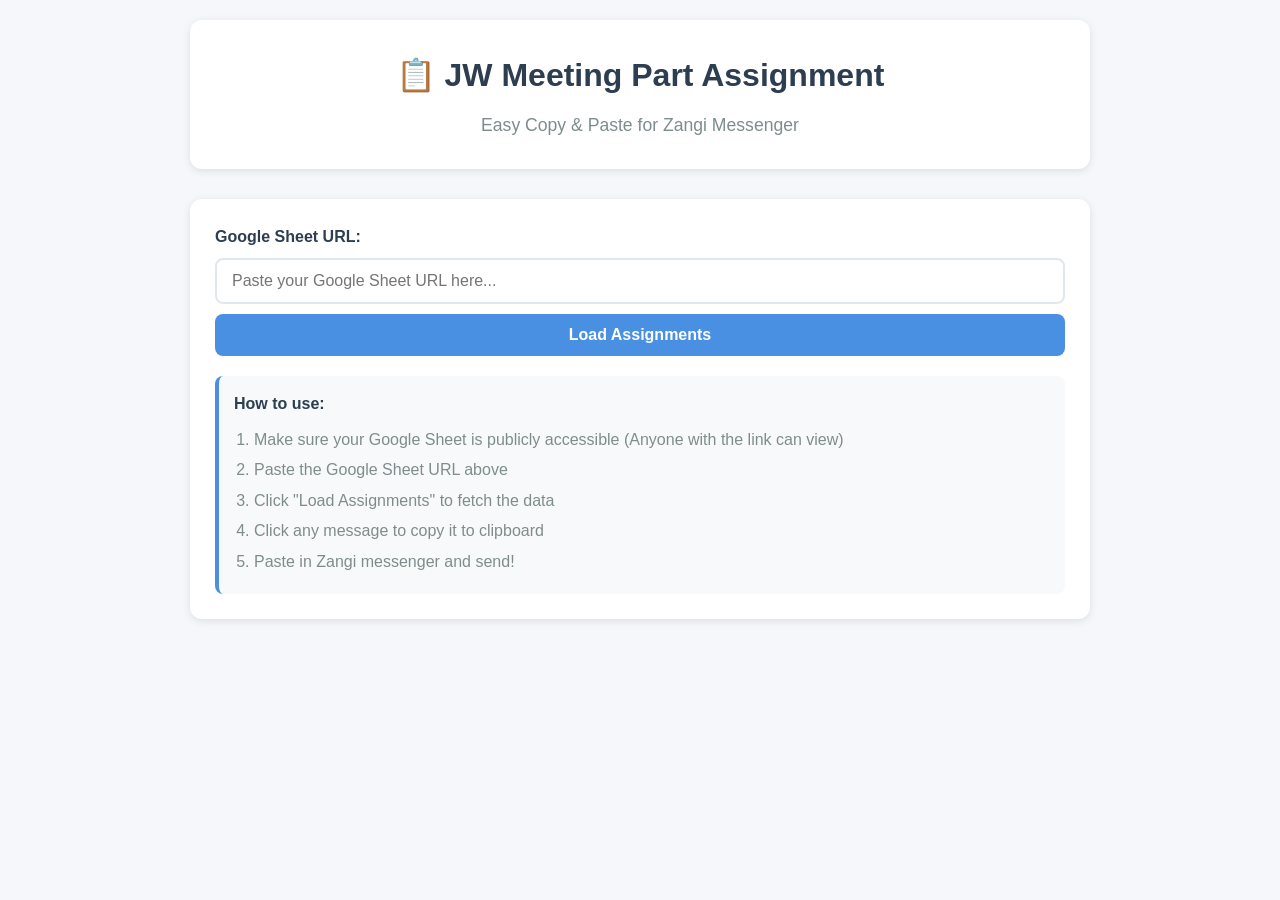
==== index.html @ c0c01df8 "Add JW Meeting Part Assignment web application for Zangi messenger - Create responsive web interface" ====
<!DOCTYPE html>
<html lang="en">
<head>
    <meta charset="UTF-8">
    <meta name="viewport" content="width=device-width, initial-scale=1.0">
    <title>JW Meeting Part Assignment - Zangi Messenger Helper</title>
    <link rel="stylesheet" href="styles.css">
</head>
<body>
    <div class="container">
        <header>
            <h1>📋 JW Meeting Part Assignment</h1>
            <p>Easy Copy & Paste for Zangi Messenger</p>
        </header>

        <div class="input-section">
            <div class="input-group">
                <label for="sheetUrl">Google Sheet URL:</label>
                <input
                    type="text"
                    id="sheetUrl"
                    placeholder="Paste your Google Sheet URL here..."
                    aria-label="Google Sheet URL"
                >
                <button id="loadBtn" class="btn-primary">Load Assignments</button>
            </div>
            <div class="help-text">
                <p><strong>How to use:</strong></p>
                <ol>
                    <li>Make sure your Google Sheet is publicly accessible (Anyone with the link can view)</li>
                    <li>Paste the Google Sheet URL above</li>
                    <li>Click "Load Assignments" to fetch the data</li>
                    <li>Click any message to copy it to clipboard</li>
                    <li>Paste in Zangi messenger and send!</li>
                </ol>
            </div>
        </div>

        <div id="loadingIndicator" class="loading hidden">
            <div class="spinner"></div>
            <p>Loading assignments...</p>
        </div>

        <div id="errorMessage" class="error hidden"></div>

        <div id="messagesContainer" class="messages-container hidden">
            <h2>📨 Generated Messages</h2>
            <div id="messagesList"></div>
        </div>
    </div>

    <script src="script.js"></script>
</body>
</html>
---- styles.css ----
* {
    margin: 0;
    padding: 0;
    box-sizing: border-box;
}

:root {
    --primary-color: #4a90e2;
    --primary-hover: #357abd;
    --success-color: #52c41a;
    --error-color: #f5222d;
    --background: #f5f7fa;
    --card-background: #ffffff;
    --text-primary: #2c3e50;
    --text-secondary: #7f8c8d;
    --border-color: #e1e8ed;
    --shadow: 0 2px 8px rgba(0, 0, 0, 0.1);
    --shadow-hover: 0 4px 12px rgba(0, 0, 0, 0.15);
}

body {
    font-family: -apple-system, BlinkMacSystemFont, 'Segoe UI', Roboto, 'Helvetica Neue', Arial, sans-serif;
    background: var(--background);
    color: var(--text-primary);
    line-height: 1.6;
    padding: 20px;
}

.container {
    max-width: 900px;
    margin: 0 auto;
}

header {
    text-align: center;
    margin-bottom: 30px;
    padding: 30px 20px;
    background: var(--card-background);
    border-radius: 12px;
    box-shadow: var(--shadow);
}

header h1 {
    font-size: 2rem;
    margin-bottom: 10px;
    color: var(--text-primary);
}

header p {
    color: var(--text-secondary);
    font-size: 1.1rem;
}

.input-section {
    background: var(--card-background);
    padding: 25px;
    border-radius: 12px;
    box-shadow: var(--shadow);
    margin-bottom: 20px;
}

.input-group {
    margin-bottom: 20px;
}

.input-group label {
    display: block;
    margin-bottom: 8px;
    font-weight: 600;
    color: var(--text-primary);
}

.input-group input {
    width: 100%;
    padding: 12px 15px;
    font-size: 1rem;
    border: 2px solid var(--border-color);
    border-radius: 8px;
    transition: border-color 0.3s;
    margin-bottom: 10px;
}

.input-group input:focus {
    outline: none;
    border-color: var(--primary-color);
}

.btn-primary {
    background: var(--primary-color);
    color: white;
    border: none;
    padding: 12px 30px;
    font-size: 1rem;
    font-weight: 600;
    border-radius: 8px;
    cursor: pointer;
    transition: all 0.3s;
    width: 100%;
}

.btn-primary:hover {
    background: var(--primary-hover);
    transform: translateY(-2px);
    box-shadow: var(--shadow-hover);
}

.btn-primary:active {
    transform: translateY(0);
}

.help-text {
    background: #f8f9fa;
    padding: 15px;
    border-radius: 8px;
    border-left: 4px solid var(--primary-color);
}

.help-text p {
    margin-bottom: 10px;
    font-weight: 600;
}

.help-text ol {
    margin-left: 20px;
    color: var(--text-secondary);
}

.help-text li {
    margin-bottom: 5px;
}

.loading {
    text-align: center;
    padding: 40px;
    background: var(--card-background);
    border-radius: 12px;
    box-shadow: var(--shadow);
}

.spinner {
    border: 4px solid var(--border-color);
    border-top: 4px solid var(--primary-color);
    border-radius: 50%;
    width: 50px;
    height: 50px;
    animation: spin 1s linear infinite;
    margin: 0 auto 15px;
}

@keyframes spin {
    0% { transform: rotate(0deg); }
    100% { transform: rotate(360deg); }
}

.error {
    background: #fff1f0;
    color: var(--error-color);
    padding: 15px 20px;
    border-radius: 8px;
    border-left: 4px solid var(--error-color);
    margin-bottom: 20px;
}

.hidden {
    display: none !important;
}

.messages-container {
    background: var(--card-background);
    padding: 25px;
    border-radius: 12px;
    box-shadow: var(--shadow);
}

.messages-container h2 {
    margin-bottom: 20px;
    color: var(--text-primary);
}

#messagesList {
    display: grid;
    gap: 15px;
}

.message-card {
    background: #f8f9fa;
    border: 2px solid var(--border-color);
    border-radius: 10px;
    padding: 15px;
    cursor: pointer;
    transition: all 0.3s;
    position: relative;
}

.message-card:hover {
    border-color: var(--primary-color);
    transform: translateY(-2px);
    box-shadow: var(--shadow-hover);
}

.message-card.copied {
    border-color: var(--success-color);
    background: #f6ffed;
}

.message-header {
    display: flex;
    justify-content: space-between;
    align-items: center;
    margin-bottom: 10px;
    padding-bottom: 10px;
    border-bottom: 1px solid var(--border-color);
}

.message-title {
    font-weight: 600;
    color: var(--text-primary);
}

.copy-icon {
    font-size: 1.2rem;
    color: var(--text-secondary);
    transition: color 0.3s;
}

.message-card:hover .copy-icon {
    color: var(--primary-color);
}

.message-card.copied .copy-icon::before {
    content: '✓';
    color: var(--success-color);
}

.message-content {
    white-space: pre-wrap;
    color: var(--text-primary);
    font-size: 0.95rem;
    line-height: 1.5;
}

.copy-indicator {
    position: fixed;
    top: 20px;
    right: 20px;
    background: var(--success-color);
    color: white;
    padding: 15px 25px;
    border-radius: 8px;
    box-shadow: var(--shadow-hover);
    font-weight: 600;
    animation: slideIn 0.3s ease-out;
    z-index: 1000;
}

@keyframes slideIn {
    from {
        transform: translateX(400px);
        opacity: 0;
    }
    to {
        transform: translateX(0);
        opacity: 1;
    }
}

@media (max-width: 768px) {
    body {
        padding: 10px;
    }

    header h1 {
        font-size: 1.5rem;
    }

    .input-section,
    .messages-container {
        padding: 15px;
    }
}
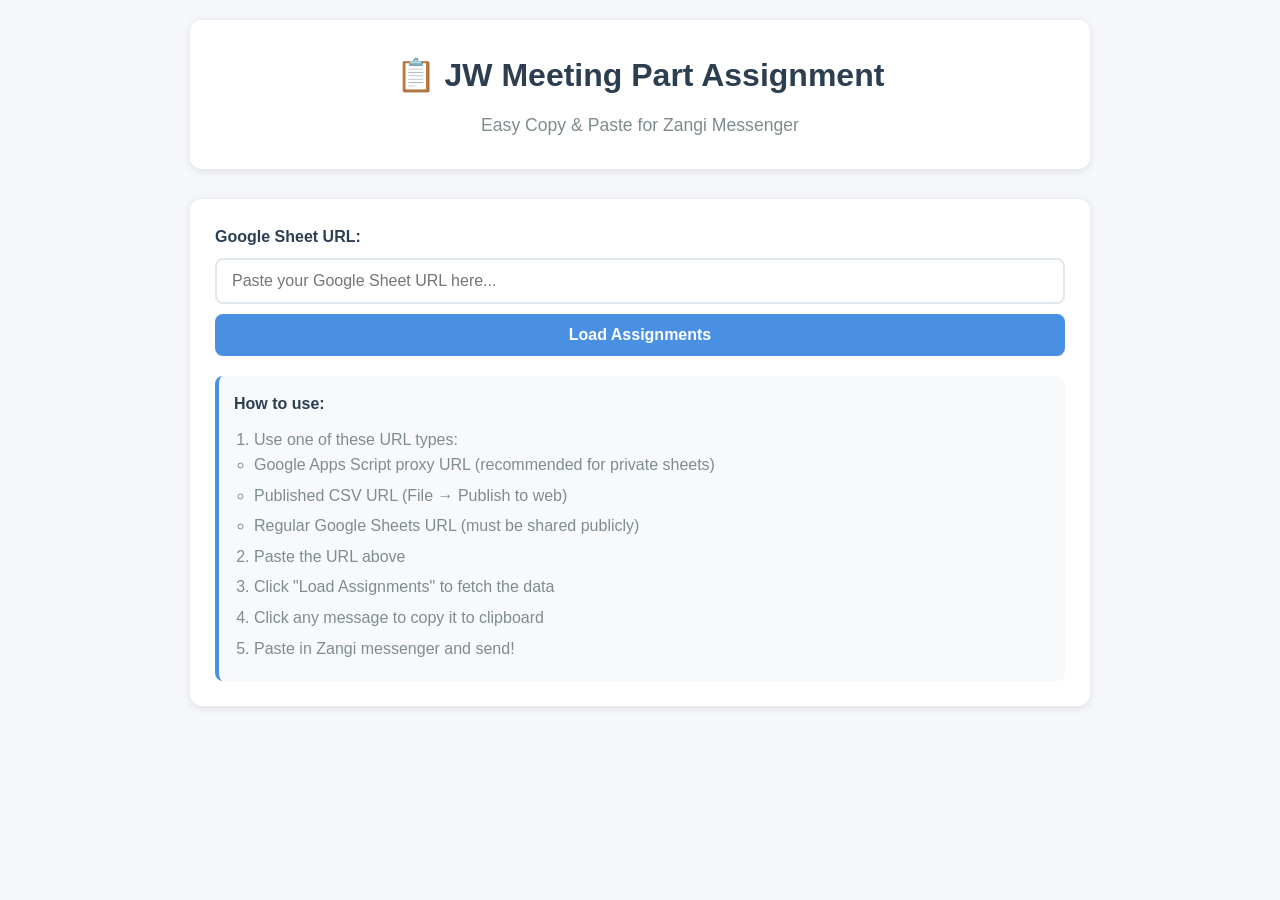
==== commit a9b15156: "Add support for Google Apps Script proxy URLs - Detect and use Google Apps Script URLs directly - Su" ====
--- a/index.html
+++ b/index.html
@@ -27,8 +27,14 @@
             <div class="help-text">
                 <p><strong>How to use:</strong></p>
                 <ol>
-                    <li>Make sure your Google Sheet is publicly accessible (Anyone with the link can view)</li>
-                    <li>Paste the Google Sheet URL above</li>
+                    <li>Use one of these URL types:
+                        <ul>
+                            <li>Google Apps Script proxy URL (recommended for private sheets)</li>
+                            <li>Published CSV URL (File → Publish to web)</li>
+                            <li>Regular Google Sheets URL (must be shared publicly)</li>
+                        </ul>
+                    </li>
+                    <li>Paste the URL above</li>
                     <li>Click "Load Assignments" to fetch the data</li>
                     <li>Click any message to copy it to clipboard</li>
                     <li>Paste in Zangi messenger and send!</li>
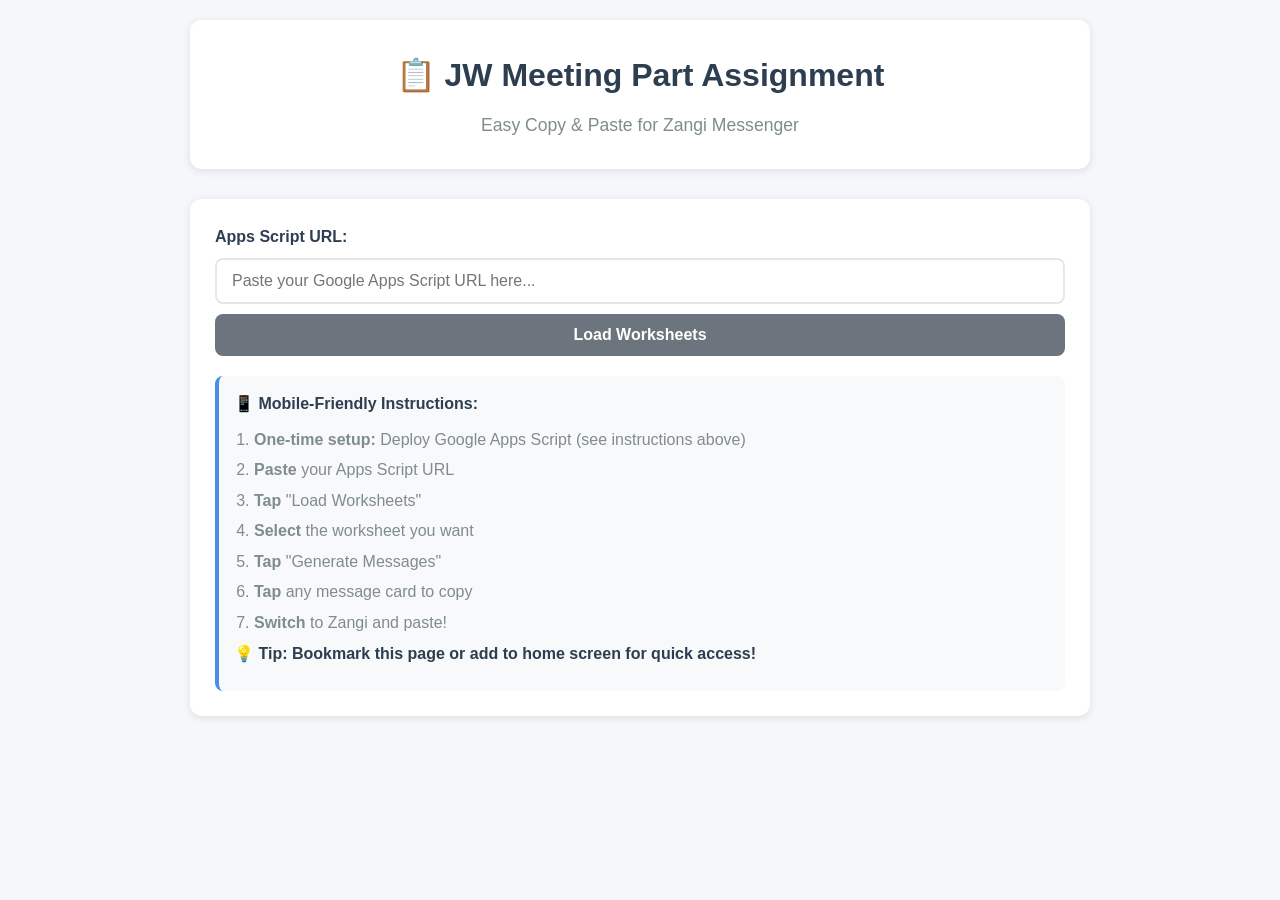
==== commit 23a4e523: "Add mobile-friendly worksheet selector for multi-worksheet support - Create enhanced Google Apps Scr" ====
--- a/index.html
+++ b/index.html
@@ -4,7 +4,7 @@
     <meta charset="UTF-8">
     <meta name="viewport" content="width=device-width, initial-scale=1.0">
     <title>JW Meeting Part Assignment - Zangi Messenger Helper</title>
-    <link rel="stylesheet" href="styles.css">
+    <link rel="stylesheet" href="styles.css?v=2025122701">
 </head>
 <body>
     <div class="container">
@@ -15,30 +15,35 @@
 
         <div class="input-section">
             <div class="input-group">
-                <label for="sheetUrl">Google Sheet URL:</label>
+                <label for="sheetUrl">Apps Script URL:</label>
                 <input
                     type="text"
                     id="sheetUrl"
-                    placeholder="Paste your Google Sheet URL here..."
-                    aria-label="Google Sheet URL"
+                    placeholder="Paste your Google Apps Script URL here..."
+                    aria-label="Google Apps Script URL"
                 >
-                <button id="loadBtn" class="btn-primary">Load Assignments</button>
+                <button id="loadWorksheetsBtn" class="btn-secondary">Load Worksheets</button>
+            </div>
+
+            <div id="worksheetSelector" class="input-group hidden">
+                <label for="worksheetSelect">Select Worksheet:</label>
+                <select id="worksheetSelect" class="worksheet-select">
+                    <option value="">-- Select a worksheet --</option>
+                </select>
+                <button id="loadBtn" class="btn-primary">Generate Messages</button>
             </div>
             <div class="help-text">
-                <p><strong>How to use:</strong></p>
+                <p><strong>📱 Mobile-Friendly Instructions:</strong></p>
                 <ol>
-                    <li>Use one of these URL types:
-                        <ul>
-                            <li>Google Apps Script proxy URL (recommended for private sheets)</li>
-                            <li>Published CSV URL (File → Publish to web)</li>
-                            <li>Regular Google Sheets URL (must be shared publicly)</li>
-                        </ul>
-                    </li>
-                    <li>Paste the URL above</li>
-                    <li>Click "Load Assignments" to fetch the data</li>
-                    <li>Click any message to copy it to clipboard</li>
-                    <li>Paste in Zangi messenger and send!</li>
+                    <li><strong>One-time setup:</strong> Deploy Google Apps Script (see instructions above)</li>
+                    <li><strong>Paste</strong> your Apps Script URL</li>
+                    <li><strong>Tap</strong> "Load Worksheets"</li>
+                    <li><strong>Select</strong> the worksheet you want</li>
+                    <li><strong>Tap</strong> "Generate Messages"</li>
+                    <li><strong>Tap</strong> any message card to copy</li>
+                    <li><strong>Switch</strong> to Zangi and paste!</li>
                 </ol>
+                <p><strong>💡 Tip:</strong> Bookmark this page or add to home screen for quick access!</p>
             </div>
         </div>
 
@@ -55,6 +60,6 @@
         </div>
     </div>
 
-    <script src="script.js"></script>
+    <script src="script.js?v=2025122705"></script>
 </body>
 </html>
--- a/styles.css
+++ b/styles.css
@@ -108,6 +108,45 @@
     transform: translateY(0);
 }
 
+.btn-secondary {
+    background: #6c757d;
+    color: white;
+    border: none;
+    padding: 12px 30px;
+    font-size: 1rem;
+    font-weight: 600;
+    border-radius: 8px;
+    cursor: pointer;
+    transition: all 0.3s;
+    width: 100%;
+}
+
+.btn-secondary:hover {
+    background: #5a6268;
+    transform: translateY(-2px);
+    box-shadow: var(--shadow-hover);
+}
+
+.btn-secondary:active {
+    transform: translateY(0);
+}
+
+.worksheet-select {
+    width: 100%;
+    padding: 12px 15px;
+    font-size: 1rem;
+    border: 2px solid var(--border-color);
+    border-radius: 8px;
+    transition: border-color 0.3s;
+    margin-bottom: 10px;
+    background: white;
+}
+
+.worksheet-select:focus {
+    outline: none;
+    border-color: var(--primary-color);
+}
+
 .help-text {
     background: #f8f9fa;
     padding: 15px;
